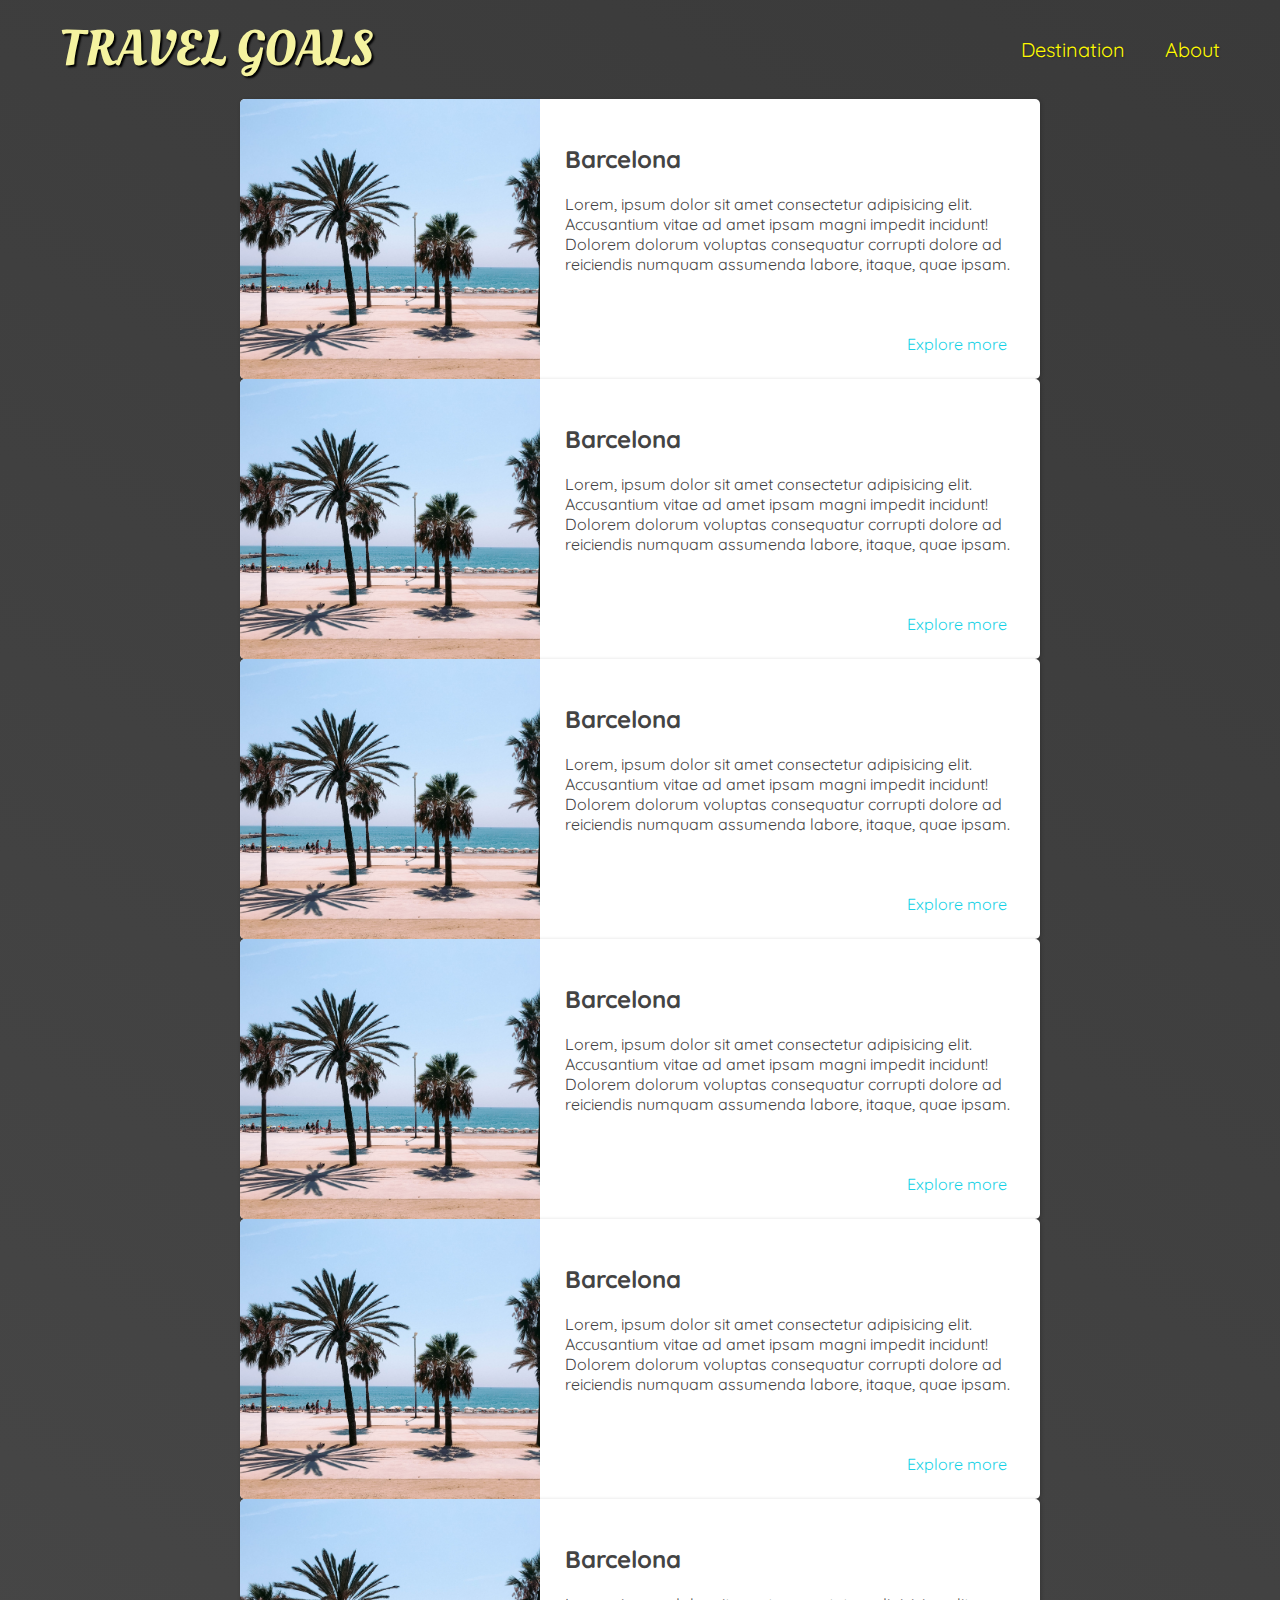
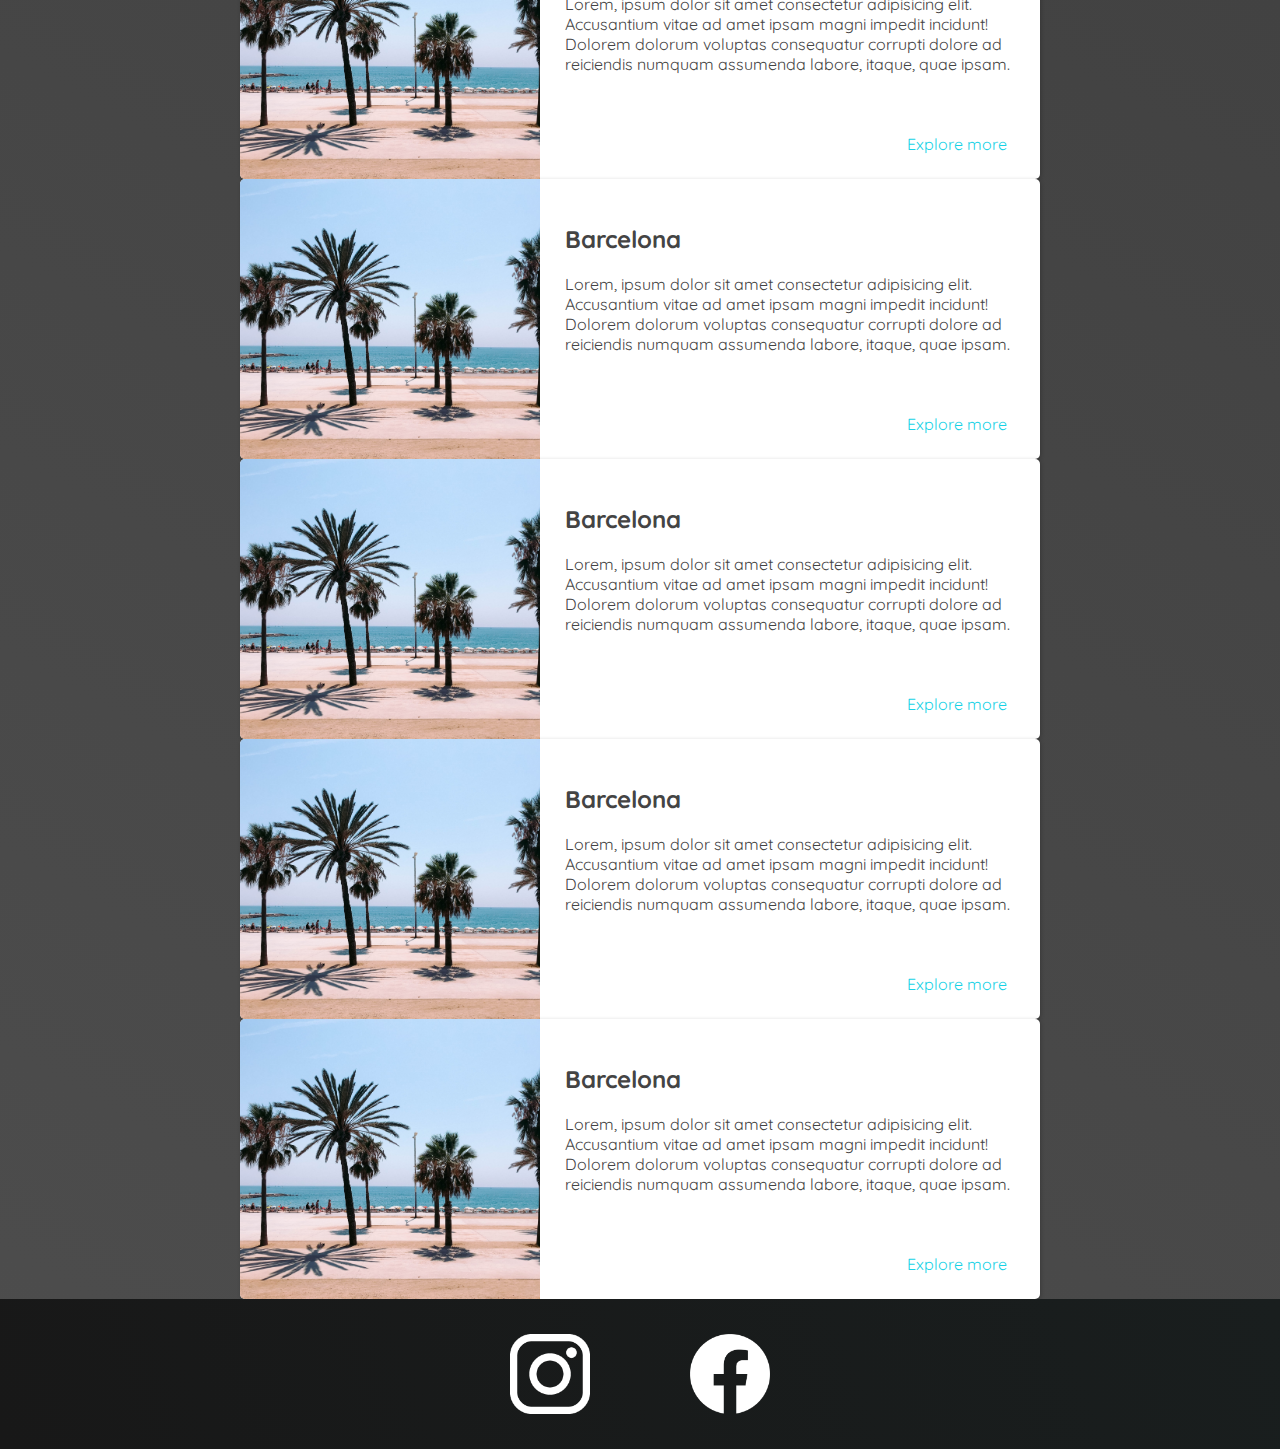
==== places.html @ 690a4ada "added some customization to the highlights" ====
<!DOCTYPE html>
<html lang="en">
  <head>
    <meta charset="UTF-8" />
    <meta name="viewport" content="width=device-width, initial-scale=1.0" />
    <link rel="stylesheet" href="/shared.css" />
    <link rel="stylesheet" href="/places.css" />
    <link
      href="https://fonts.googleapis.com/css2?family=Raleway:wght@700&family=Oleo+Script:wght@700&family=Quicksand:wght@300;500;700&display=swap"
      rel="stylesheet"
    />
    <link rel="preconnect" href="https://fonts.googleapis.com" />
    <title>Document</title>
  </head>
  <body>
    <header>
      <div id="page-logo">
        <a href="/index.html">Travel Goals</a>
      </div>
      <nav>
        <ul>
          <li><a href="/index.html">Destination</a></li>
          <li><a href="/places.html">About</a></li>
        </ul>
      </nav>
    </header>
    <main>
      <ul>
        <li>
          <img src="/images/places/barcelona.jpg" alt="City of Barcelona" />
          <div class="item-content">
            <div>
              <h2>Barcelona</h2>
              <p>
                Lorem, ipsum dolor sit amet consectetur adipisicing elit.
                Accusantium vitae ad amet ipsam magni impedit incidunt! Dolorem
                dolorum voluptas consequatur corrupti dolore ad reiciendis
                numquam assumenda labore, itaque, quae ipsam.
              </p>
            </div>
            <div class="actions">
              <a href="https://en.wikipedia.org/wiki/Barcelona">Explore more</a>
            </div>
          </div>
        </li>
        <li>
          <img src="/images/places/barcelona.jpg" alt="City of Barcelona" />
          <div class="item-content">
            <div>
              <h2>Barcelona</h2>
              <p>
                Lorem, ipsum dolor sit amet consectetur adipisicing elit.
                Accusantium vitae ad amet ipsam magni impedit incidunt! Dolorem
                dolorum voluptas consequatur corrupti dolore ad reiciendis
                numquam assumenda labore, itaque, quae ipsam.
              </p>
            </div>
            <div class="actions">
              <a href="https://en.wikipedia.org/wiki/Barcelona">Explore more</a>
            </div>
          </div>
        </li>
        <li>
          <img src="/images/places/barcelona.jpg" alt="City of Barcelona" />
          <div class="item-content">
            <div>
              <h2>Barcelona</h2>
              <p>
                Lorem, ipsum dolor sit amet consectetur adipisicing elit.
                Accusantium vitae ad amet ipsam magni impedit incidunt! Dolorem
                dolorum voluptas consequatur corrupti dolore ad reiciendis
                numquam assumenda labore, itaque, quae ipsam.
              </p>
            </div>
            <div class="actions">
              <a href="https://en.wikipedia.org/wiki/Barcelona">Explore more</a>
            </div>
          </div>
        </li>
        <li>
          <img src="/images/places/barcelona.jpg" alt="City of Barcelona" />
          <div class="item-content">
            <div>
              <h2>Barcelona</h2>
              <p>
                Lorem, ipsum dolor sit amet consectetur adipisicing elit.
                Accusantium vitae ad amet ipsam magni impedit incidunt! Dolorem
                dolorum voluptas consequatur corrupti dolore ad reiciendis
                numquam assumenda labore, itaque, quae ipsam.
              </p>
            </div>
            <div class="actions">
              <a href="https://en.wikipedia.org/wiki/Barcelona">Explore more</a>
            </div>
          </div>
        </li>
        <li>
          <img src="/images/places/barcelona.jpg" alt="City of Barcelona" />
          <div class="item-content">
            <div>
              <h2>Barcelona</h2>
              <p>
                Lorem, ipsum dolor sit amet consectetur adipisicing elit.
                Accusantium vitae ad amet ipsam magni impedit incidunt! Dolorem
                dolorum voluptas consequatur corrupti dolore ad reiciendis
                numquam assumenda labore, itaque, quae ipsam.
              </p>
            </div>
            <div class="actions">
              <a href="https://en.wikipedia.org/wiki/Barcelona">Explore more</a>
            </div>
          </div>
        </li>
        <li>
          <img src="/images/places/barcelona.jpg" alt="City of Barcelona" />
          <div class="item-content">
            <div>
              <h2>Barcelona</h2>
              <p>
                Lorem, ipsum dolor sit amet consectetur adipisicing elit.
                Accusantium vitae ad amet ipsam magni impedit incidunt! Dolorem
                dolorum voluptas consequatur corrupti dolore ad reiciendis
                numquam assumenda labore, itaque, quae ipsam.
              </p>
            </div>
            <div class="actions">
              <a href="https://en.wikipedia.org/wiki/Barcelona">Explore more</a>
            </div>
          </div>
        </li>
        <li>
          <img src="/images/places/barcelona.jpg" alt="City of Barcelona" />
          <div class="item-content">
            <div>
              <h2>Barcelona</h2>
              <p>
                Lorem, ipsum dolor sit amet consectetur adipisicing elit.
                Accusantium vitae ad amet ipsam magni impedit incidunt! Dolorem
                dolorum voluptas consequatur corrupti dolore ad reiciendis
                numquam assumenda labore, itaque, quae ipsam.
              </p>
            </div>
            <div class="actions">
              <a href="https://en.wikipedia.org/wiki/Barcelona">Explore more</a>
            </div>
          </div>
        </li>
        <li>
          <img src="/images/places/barcelona.jpg" alt="City of Barcelona" />
          <div class="item-content">
            <div>
              <h2>Barcelona</h2>
              <p>
                Lorem, ipsum dolor sit amet consectetur adipisicing elit.
                Accusantium vitae ad amet ipsam magni impedit incidunt! Dolorem
                dolorum voluptas consequatur corrupti dolore ad reiciendis
                numquam assumenda labore, itaque, quae ipsam.
              </p>
            </div>
            <div class="actions">
              <a href="https://en.wikipedia.org/wiki/Barcelona">Explore more</a>
            </div>
          </div>
        </li>
        <li>
          <img src="/images/places/barcelona.jpg" alt="City of Barcelona" />
          <div class="item-content">
            <div>
              <h2>Barcelona</h2>
              <p>
                Lorem, ipsum dolor sit amet consectetur adipisicing elit.
                Accusantium vitae ad amet ipsam magni impedit incidunt! Dolorem
                dolorum voluptas consequatur corrupti dolore ad reiciendis
                numquam assumenda labore, itaque, quae ipsam.
              </p>
            </div>
            <div class="actions">
              <a href="https://en.wikipedia.org/wiki/Barcelona">Explore more</a>
            </div>
          </div>
        </li>
        <li>
          <img src="/images/places/barcelona.jpg" alt="City of Barcelona" />
          <div class="item-content">
            <div>
              <h2>Barcelona</h2>
              <p>
                Lorem, ipsum dolor sit amet consectetur adipisicing elit.
                Accusantium vitae ad amet ipsam magni impedit incidunt! Dolorem
                dolorum voluptas consequatur corrupti dolore ad reiciendis
                numquam assumenda labore, itaque, quae ipsam.
              </p>
            </div>
            <div class="actions">
              <a href="https://en.wikipedia.org/wiki/Barcelona">Explore more</a>
            </div>
          </div>
        </li>
      </ul>
    </main>
    <footer>
      <ul>
        <li>
          <a href="https://www.instagram.com"
            ><img src="/images/icons/insta.png" alt="Instagram logo"
          /></a>
        </li>
        <li>
          <a href="https://www.facebook.com"
            ><img src="/images/icons/facebook.png" alt="Facebook logo" />
          </a>
        </li>
      </ul>
    </footer>
  </body>
</html>
---- shared.css ----
body {
  font-family: "Quicksand", sans-serif;
  margin: 0;
}

header {
  display: flex;
  justify-content: space-between;
  align-items: center;
  padding: 15px 50px;
  position: absolute;
  width: 100%;
  box-sizing: border-box;
  top: 0;
  left: 0;
}

ul {
  list-style: none;
  margin: 0;
  padding: 0;
}

header ul {
  display: flex;
}

header li {
  margin-left: 20px;
}

#page-logo a {
  padding: 10px;
  font-family: "Oleo Script", sans-serif;
  color: rgb(245, 243, 160);
  font-size: 50px;
  text-decoration: none;
  text-transform: uppercase;
  text-shadow: 2px 2px 2px rgb(0, 0, 0);
}

header a {
  color: rgb(255, 250, 0);
  text-decoration: none;
  font-size: 20px;
  padding: 10px;
  text-shadow: 1px 1px 2px rgba(0, 0, 0, 0.3);
  border-radius: 7px;
}

header a:hover {
  color: rgb(77, 77, 77);
  background-color: rgb(255, 250, 0);
}

footer {
  background: linear-gradient(70deg, rgb(24, 24, 24), rgb(25, 30, 30));
  padding: 35px 0;
}

footer ul {
  display: flex;
  justify-content: center;
  /* padding: 40px; */
}

footer li {
  width: 80px;
  height: 80px;
  margin: 0 50px;
}

footer img {
  width: 100%;
  height: 100%;
}
---- places.css ----
body {
  background: linear-gradient(30deg, rgb(77, 77, 77), rgb(58, 58, 58));
  color: rgb(68, 68, 68);
}

header {
  position: static;
}

main ul {
  width: 800px;
  margin: 0 auto;
}

main li {
  display: flex;
  background-color: white;
  box-shadow: 1px 1px 4px rgba(0, 0, 0, 0.2);
  border-radius: 5px;
  overflow: hidden;
}

main li img {
  width: 300px;
  height: 280px;
  object-fit: cover;
}

.item-content {
  padding: 25px;
  display: flex;
  flex-direction: column;
  justify-content: space-between;
}

.actions {
  text-align: right;
}

.actions a {
  text-decoration: none;
  color: rgb(22, 210, 230);
  padding: 8px;
  border-radius: 5px;
}

.actions a:hover {
  background-color: rgb(235, 255, 255);
}
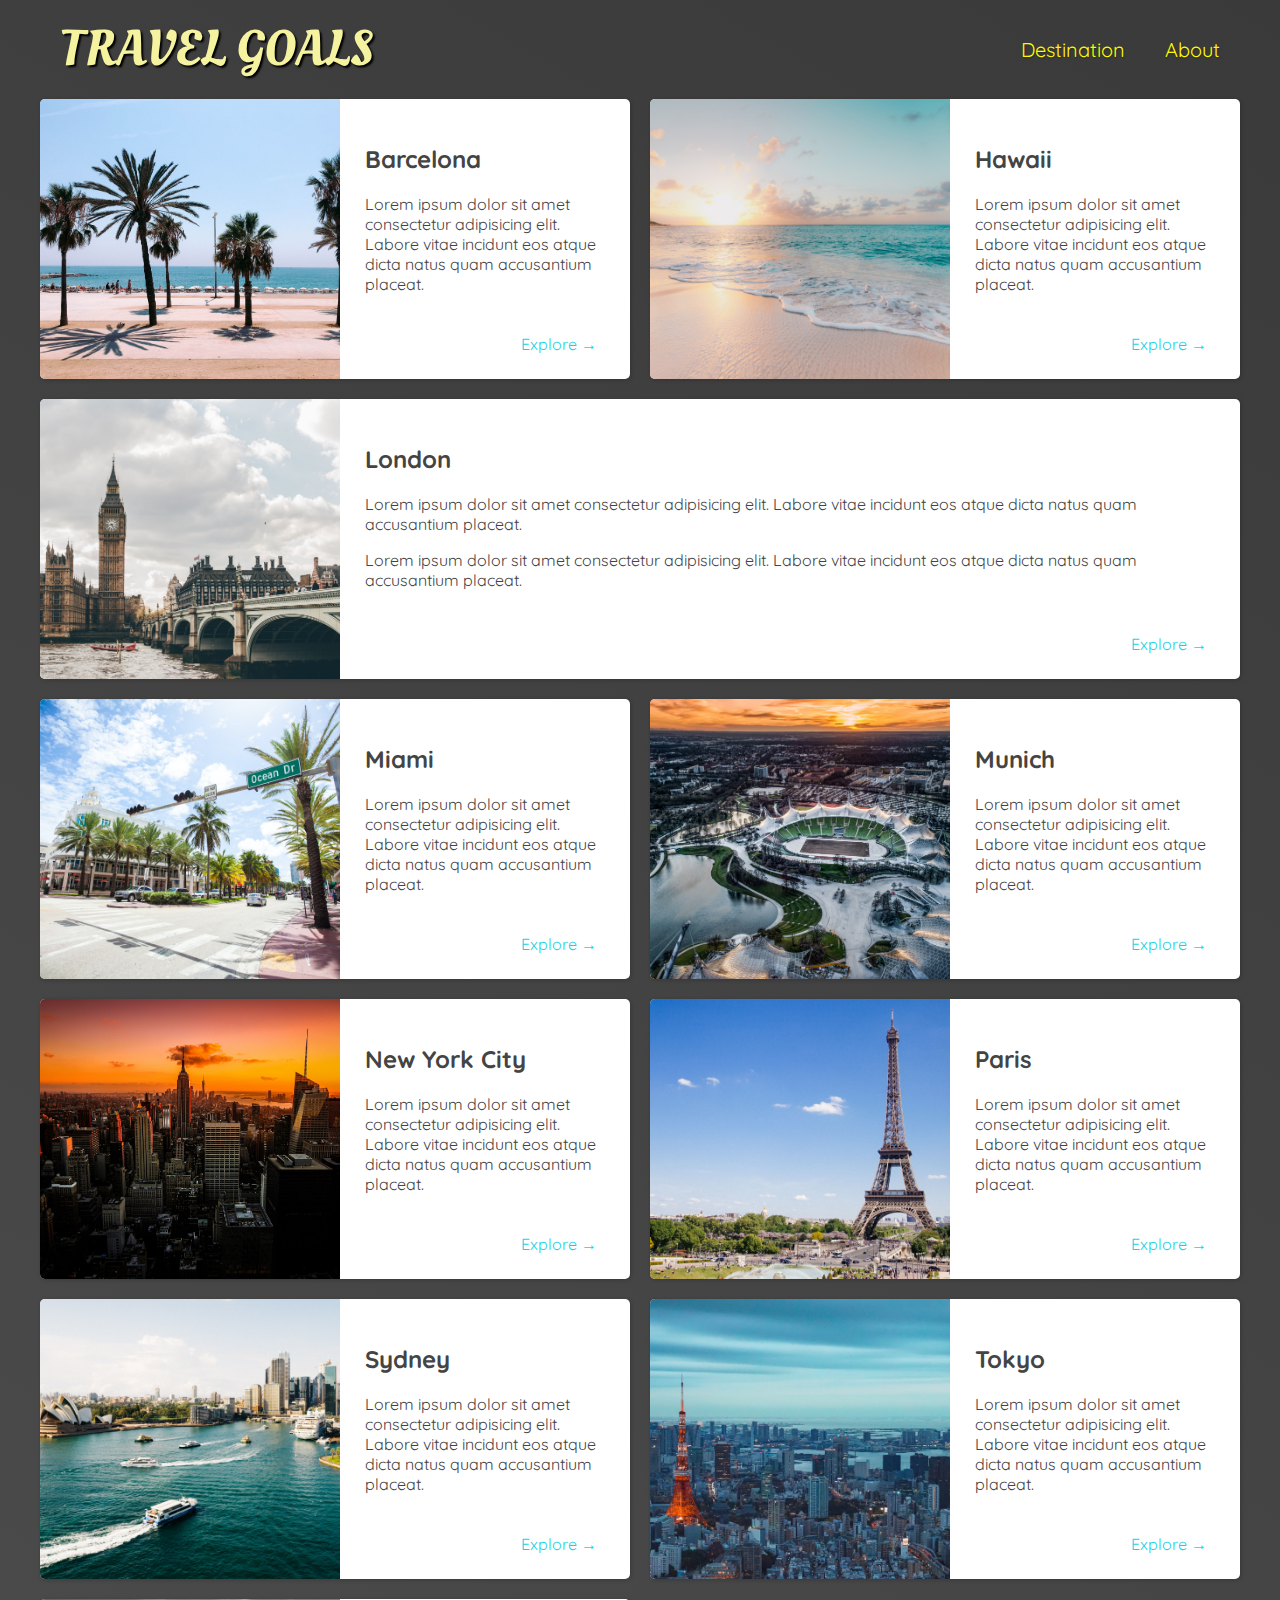
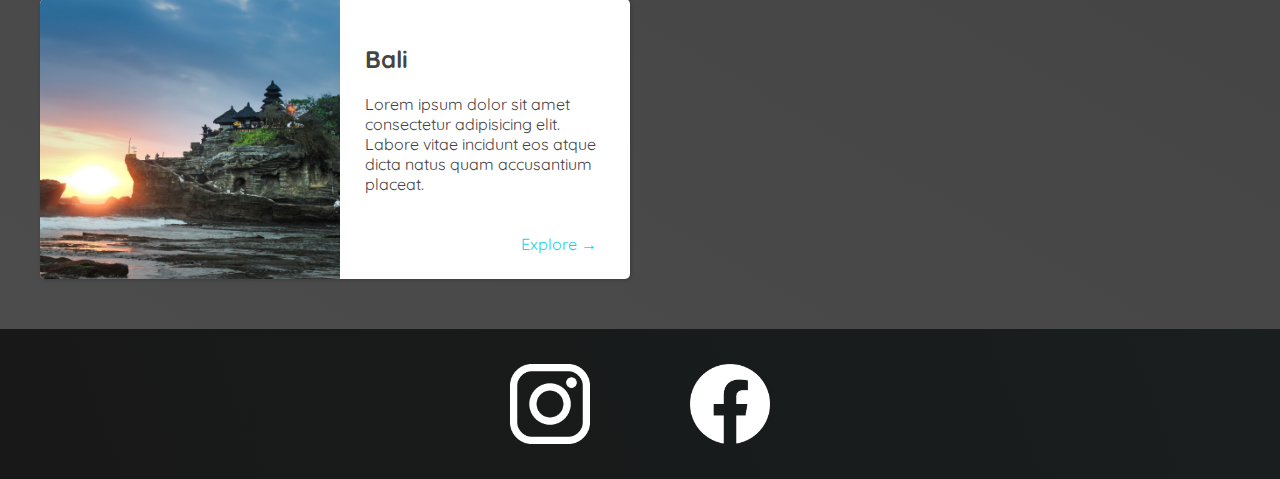
==== commit 64a3782f: "did some changes to places with grid" ====
--- a/places.html
+++ b/places.html
@@ -27,172 +27,158 @@
     <main>
       <ul>
         <li>
-          <img src="/images/places/barcelona.jpg" alt="City of Barcelona" />
+          <img src="images/places/barcelona.jpg" alt="City of Barcelona" />
           <div class="item-content">
             <div>
               <h2>Barcelona</h2>
               <p>
-                Lorem, ipsum dolor sit amet consectetur adipisicing elit.
-                Accusantium vitae ad amet ipsam magni impedit incidunt! Dolorem
-                dolorum voluptas consequatur corrupti dolore ad reiciendis
-                numquam assumenda labore, itaque, quae ipsam.
-              </p>
-            </div>
-            <div class="actions">
-              <a href="https://en.wikipedia.org/wiki/Barcelona">Explore more</a>
-            </div>
-          </div>
-        </li>
-        <li>
-          <img src="/images/places/barcelona.jpg" alt="City of Barcelona" />
-          <div class="item-content">
-            <div>
-              <h2>Barcelona</h2>
-              <p>
-                Lorem, ipsum dolor sit amet consectetur adipisicing elit.
-                Accusantium vitae ad amet ipsam magni impedit incidunt! Dolorem
-                dolorum voluptas consequatur corrupti dolore ad reiciendis
-                numquam assumenda labore, itaque, quae ipsam.
-              </p>
-            </div>
-            <div class="actions">
-              <a href="https://en.wikipedia.org/wiki/Barcelona">Explore more</a>
-            </div>
-          </div>
-        </li>
-        <li>
-          <img src="/images/places/barcelona.jpg" alt="City of Barcelona" />
-          <div class="item-content">
-            <div>
-              <h2>Barcelona</h2>
-              <p>
-                Lorem, ipsum dolor sit amet consectetur adipisicing elit.
-                Accusantium vitae ad amet ipsam magni impedit incidunt! Dolorem
-                dolorum voluptas consequatur corrupti dolore ad reiciendis
-                numquam assumenda labore, itaque, quae ipsam.
-              </p>
-            </div>
-            <div class="actions">
-              <a href="https://en.wikipedia.org/wiki/Barcelona">Explore more</a>
-            </div>
-          </div>
-        </li>
-        <li>
-          <img src="/images/places/barcelona.jpg" alt="City of Barcelona" />
-          <div class="item-content">
-            <div>
-              <h2>Barcelona</h2>
-              <p>
-                Lorem, ipsum dolor sit amet consectetur adipisicing elit.
-                Accusantium vitae ad amet ipsam magni impedit incidunt! Dolorem
-                dolorum voluptas consequatur corrupti dolore ad reiciendis
-                numquam assumenda labore, itaque, quae ipsam.
-              </p>
-            </div>
-            <div class="actions">
-              <a href="https://en.wikipedia.org/wiki/Barcelona">Explore more</a>
-            </div>
-          </div>
-        </li>
-        <li>
-          <img src="/images/places/barcelona.jpg" alt="City of Barcelona" />
-          <div class="item-content">
-            <div>
-              <h2>Barcelona</h2>
-              <p>
-                Lorem, ipsum dolor sit amet consectetur adipisicing elit.
-                Accusantium vitae ad amet ipsam magni impedit incidunt! Dolorem
-                dolorum voluptas consequatur corrupti dolore ad reiciendis
-                numquam assumenda labore, itaque, quae ipsam.
-              </p>
-            </div>
-            <div class="actions">
-              <a href="https://en.wikipedia.org/wiki/Barcelona">Explore more</a>
-            </div>
-          </div>
-        </li>
-        <li>
-          <img src="/images/places/barcelona.jpg" alt="City of Barcelona" />
-          <div class="item-content">
-            <div>
-              <h2>Barcelona</h2>
-              <p>
-                Lorem, ipsum dolor sit amet consectetur adipisicing elit.
-                Accusantium vitae ad amet ipsam magni impedit incidunt! Dolorem
-                dolorum voluptas consequatur corrupti dolore ad reiciendis
-                numquam assumenda labore, itaque, quae ipsam.
-              </p>
-            </div>
-            <div class="actions">
-              <a href="https://en.wikipedia.org/wiki/Barcelona">Explore more</a>
-            </div>
-          </div>
-        </li>
-        <li>
-          <img src="/images/places/barcelona.jpg" alt="City of Barcelona" />
-          <div class="item-content">
-            <div>
-              <h2>Barcelona</h2>
-              <p>
-                Lorem, ipsum dolor sit amet consectetur adipisicing elit.
-                Accusantium vitae ad amet ipsam magni impedit incidunt! Dolorem
-                dolorum voluptas consequatur corrupti dolore ad reiciendis
-                numquam assumenda labore, itaque, quae ipsam.
-              </p>
-            </div>
-            <div class="actions">
-              <a href="https://en.wikipedia.org/wiki/Barcelona">Explore more</a>
-            </div>
-          </div>
-        </li>
-        <li>
-          <img src="/images/places/barcelona.jpg" alt="City of Barcelona" />
-          <div class="item-content">
-            <div>
-              <h2>Barcelona</h2>
-              <p>
-                Lorem, ipsum dolor sit amet consectetur adipisicing elit.
-                Accusantium vitae ad amet ipsam magni impedit incidunt! Dolorem
-                dolorum voluptas consequatur corrupti dolore ad reiciendis
-                numquam assumenda labore, itaque, quae ipsam.
-              </p>
-            </div>
-            <div class="actions">
-              <a href="https://en.wikipedia.org/wiki/Barcelona">Explore more</a>
-            </div>
-          </div>
-        </li>
-        <li>
-          <img src="/images/places/barcelona.jpg" alt="City of Barcelona" />
-          <div class="item-content">
-            <div>
-              <h2>Barcelona</h2>
-              <p>
-                Lorem, ipsum dolor sit amet consectetur adipisicing elit.
-                Accusantium vitae ad amet ipsam magni impedit incidunt! Dolorem
-                dolorum voluptas consequatur corrupti dolore ad reiciendis
-                numquam assumenda labore, itaque, quae ipsam.
-              </p>
-            </div>
-            <div class="actions">
-              <a href="https://en.wikipedia.org/wiki/Barcelona">Explore more</a>
-            </div>
-          </div>
-        </li>
-        <li>
-          <img src="/images/places/barcelona.jpg" alt="City of Barcelona" />
-          <div class="item-content">
-            <div>
-              <h2>Barcelona</h2>
-              <p>
-                Lorem, ipsum dolor sit amet consectetur adipisicing elit.
-                Accusantium vitae ad amet ipsam magni impedit incidunt! Dolorem
-                dolorum voluptas consequatur corrupti dolore ad reiciendis
-                numquam assumenda labore, itaque, quae ipsam.
-              </p>
-            </div>
-            <div class="actions">
-              <a href="https://en.wikipedia.org/wiki/Barcelona">Explore more</a>
+                Lorem ipsum dolor sit amet consectetur adipisicing elit. Labore
+                vitae incidunt eos atque dicta natus quam accusantium placeat.
+              </p>
+            </div>
+            <div class="actions">
+              <a href="https://en.wikipedia.org/wiki/Barcelona">Explore &#x2192</a>
+            </div>
+          </div>
+        </li>
+        <li>
+          <img src="images/places/hawaii.jpg" alt="Hawaii beach" />
+          <div class="item-content">
+            <div>
+              <h2>Hawaii</h2>
+              <p>
+                Lorem ipsum dolor sit amet consectetur adipisicing elit. Labore
+                vitae incidunt eos atque dicta natus quam accusantium placeat.
+              </p>
+            </div>
+            <div class="actions">
+              <a href="hhttps://en.wikipedia.org/wiki/Hawaii">Explore &#x2192</a>
+            </div>
+          </div>
+        </li>
+        <li>
+          <img src="images/places/london.jpg" alt="London city" />
+          <div class="item-content">
+            <div>
+              <h2>London</h2>
+              <p>
+                Lorem ipsum dolor sit amet consectetur adipisicing elit. Labore
+                vitae incidunt eos atque dicta natus quam accusantium placeat.
+              </p>
+              <p>
+                Lorem ipsum dolor sit amet consectetur adipisicing elit. Labore
+                vitae incidunt eos atque dicta natus quam accusantium placeat.
+              </p>
+            </div>
+            <div class="actions">
+              <a href="https://en.wikipedia.org/wiki/London">Explore &#x2192</a>
+            </div>
+          </div>
+        </li>
+        <li>
+          <img src="images/places/miami.jpg" alt="Miami streets" />
+          <div class="item-content">
+            <div>
+              <h2>Miami</h2>
+              <p>
+                Lorem ipsum dolor sit amet consectetur adipisicing elit. Labore
+                vitae incidunt eos atque dicta natus quam accusantium placeat.
+              </p>
+            </div>
+            <div class="actions">
+              <a href="https://en.wikipedia.org/wiki/Miami">Explore &#x2192</a>
+            </div>
+          </div>
+        </li>
+        <li>
+          <img src="images/places/munich.jpg" alt="Munich football stadium" />
+          <div class="item-content">
+            <div>
+              <h2>Munich</h2>
+              <p>
+                Lorem ipsum dolor sit amet consectetur adipisicing elit. Labore
+                vitae incidunt eos atque dicta natus quam accusantium placeat.
+              </p>
+            </div>
+            <div class="actions">
+              <a href="https://en.wikipedia.org/wiki/Munich">Explore &#x2192</a>
+            </div>
+          </div>
+        </li>
+        <li>
+          <img src="images/places/new-york-city.jpg" alt="New York City skyline" />
+          <div class="item-content">
+            <div>
+              <h2>New York City</h2>
+              <p>
+                Lorem ipsum dolor sit amet consectetur adipisicing elit. Labore
+                vitae incidunt eos atque dicta natus quam accusantium placeat.
+              </p>
+            </div>
+            <div class="actions">
+              <a href="https://en.wikipedia.org/wiki/New_York_City"
+                >Explore &#x2192</a
+              >
+            </div>
+          </div>
+        </li>
+        <li>
+          <img src="images/places/paris.jpg" alt="Paris city" />
+          <div class="item-content">
+            <div>
+              <h2>Paris</h2>
+              <p>
+                Lorem ipsum dolor sit amet consectetur adipisicing elit. Labore
+                vitae incidunt eos atque dicta natus quam accusantium placeat.
+              </p>
+            </div>
+            <div class="actions">
+              <a href="https://en.wikipedia.org/wiki/Paris">Explore &#x2192</a>
+            </div>
+          </div>
+        </li>
+        <li>
+          <img src="images/places/sydney.jpg" alt="Sydney beach" />
+          <div class="item-content">
+            <div>
+              <h2>Sydney</h2>
+              <p>
+                Lorem ipsum dolor sit amet consectetur adipisicing elit. Labore
+                vitae incidunt eos atque dicta natus quam accusantium placeat.
+              </p>
+            </div>
+            <div class="actions">
+              <a href="https://en.wikipedia.org/wiki/Sydney">Explore &#x2192</a>
+            </div>
+          </div>
+        </li>
+        <li>
+          <img src="images/places/tokyo.jpg" alt="Tokyo skyline" />
+          <div class="item-content">
+            <div>
+              <h2>Tokyo</h2>
+              <p>
+                Lorem ipsum dolor sit amet consectetur adipisicing elit. Labore
+                vitae incidunt eos atque dicta natus quam accusantium placeat.
+              </p>
+            </div>
+            <div class="actions">
+              <a href="https://en.wikipedia.org/wiki/Tokyo">Explore &#x2192</a>
+            </div>
+          </div>
+        </li>
+        <li>
+          <img src="images/places/bali.jpg" alt="Bali beach" />
+          <div class="item-content">
+            <div>
+              <h2>Bali</h2>
+              <p>
+                Lorem ipsum dolor sit amet consectetur adipisicing elit. Labore
+                vitae incidunt eos atque dicta natus quam accusantium placeat.
+              </p>
+            </div>
+            <div class="actions">
+              <a href="https://en.wikipedia.org/wiki/Bali">Explore &#x2192</a>
             </div>
           </div>
         </li>
--- a/places.css
+++ b/places.css
@@ -8,8 +8,11 @@
 }
 
 main ul {
-  width: 800px;
-  margin: 0 auto;
+  width: 1200px;
+  margin: 0 auto 50px auto;
+  display: grid;
+  grid-template-columns: 1fr 1fr;
+  gap: 20px 20px;
 }
 
 main li {
@@ -18,6 +21,10 @@
   box-shadow: 1px 1px 4px rgba(0, 0, 0, 0.2);
   border-radius: 5px;
   overflow: hidden;
+}
+
+main li:nth-of-type(3) {
+  grid-column: 1 / span 2;
 }
 
 main li img {
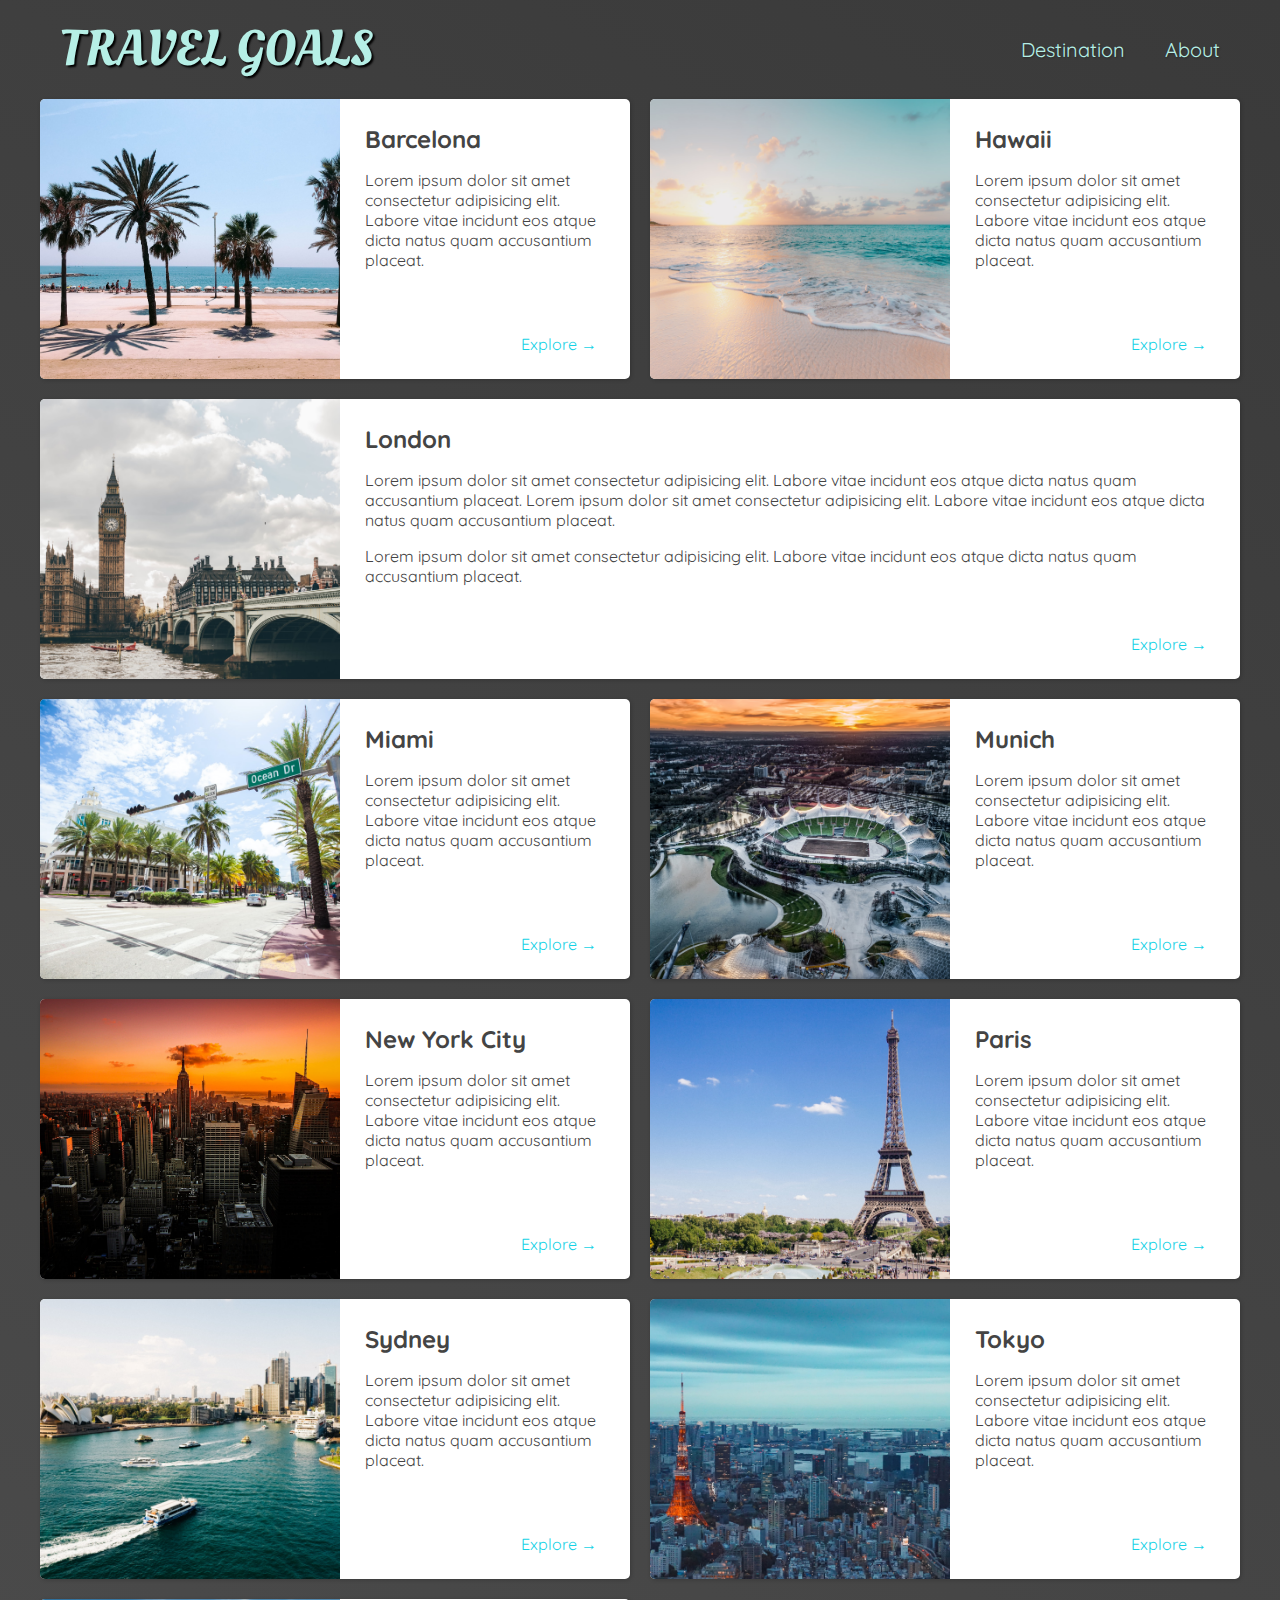
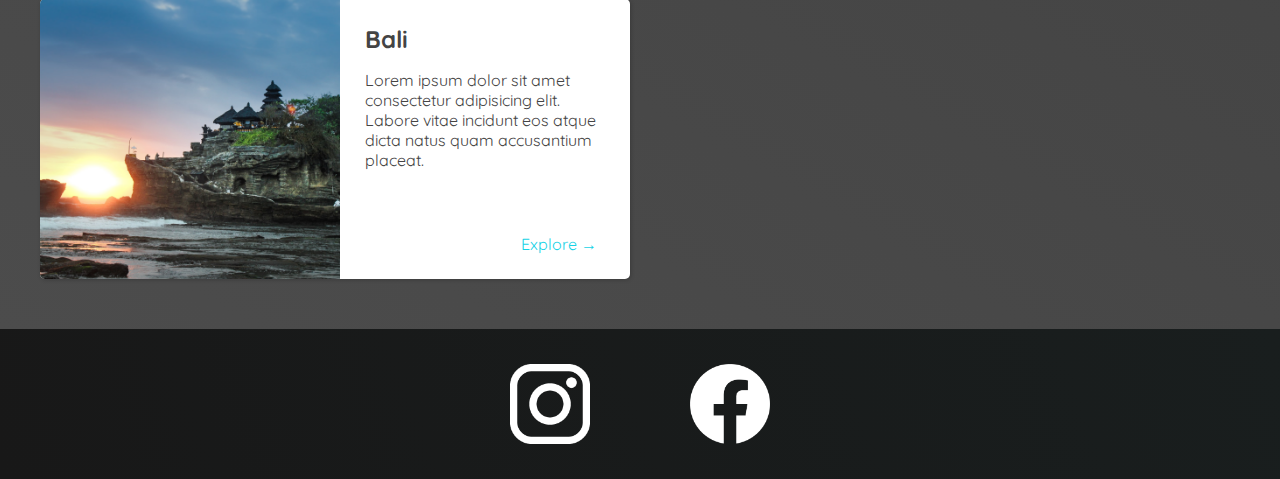
==== commit 243d4ddf: "FINISHED" ====
--- a/places.html
+++ b/places.html
@@ -63,6 +63,7 @@
               <h2>London</h2>
               <p>
                 Lorem ipsum dolor sit amet consectetur adipisicing elit. Labore
+                vitae incidunt eos atque dicta natus quam accusantium placeat. Lorem ipsum dolor sit amet consectetur adipisicing elit. Labore
                 vitae incidunt eos atque dicta natus quam accusantium placeat.
               </p>
               <p>
--- a/shared.css
+++ b/shared.css
@@ -48,7 +48,7 @@
   border-radius: 7px;
 }
 
-header a:hover {
+header nav a:hover {
   color: rgb(77, 77, 77);
   background-color: rgb(255, 250, 0);
 }
--- a/places.css
+++ b/places.css
@@ -3,8 +3,21 @@
   color: rgb(68, 68, 68);
 }
 
+#page-logo a {
+  color: rgb(182, 239, 230);
+}
+
+header a {
+  color: rgb(182, 239, 230);
+}
+
 header {
   position: static;
+}
+
+header nav a:hover {
+  background-color: rgb(182, 239, 230);
+  color: rgb(59, 59, 59);
 }
 
 main ul {
@@ -40,6 +53,10 @@
   justify-content: space-between;
 }
 
+.item-content h2 {
+  margin: 0;
+}
+
 .actions {
   text-align: right;
 }
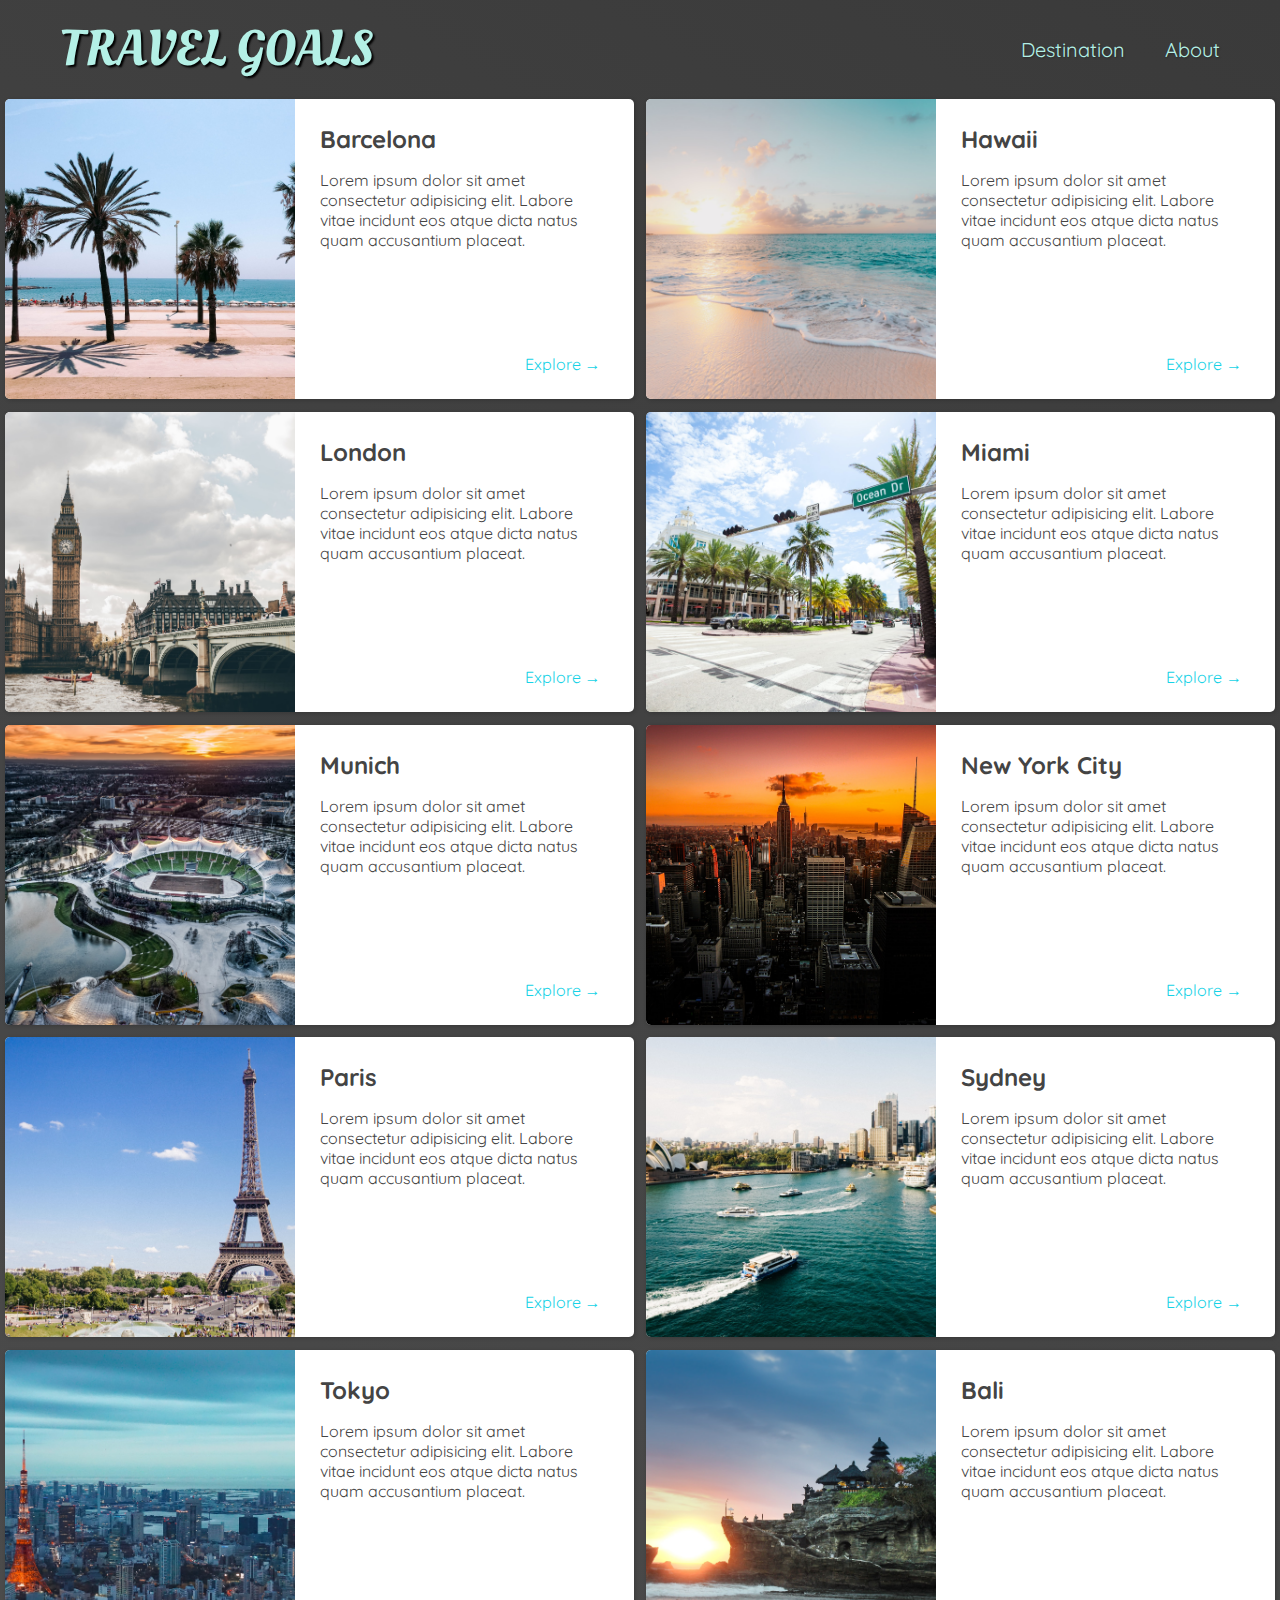
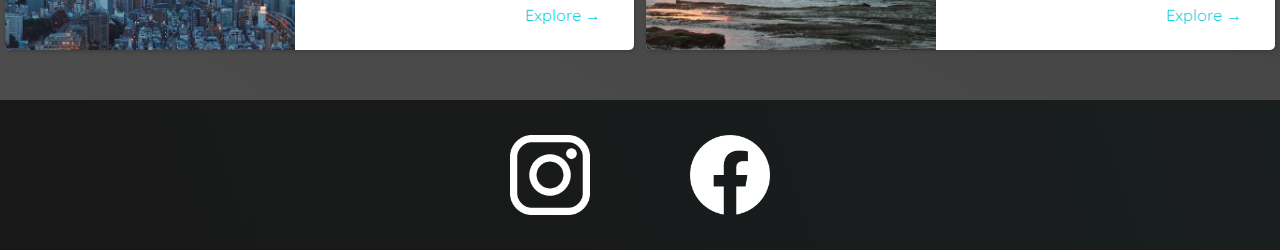
==== commit 067f3bf2: "made the grid responsive" ====
--- a/places.html
+++ b/places.html
@@ -61,11 +61,6 @@
           <div class="item-content">
             <div>
               <h2>London</h2>
-              <p>
-                Lorem ipsum dolor sit amet consectetur adipisicing elit. Labore
-                vitae incidunt eos atque dicta natus quam accusantium placeat. Lorem ipsum dolor sit amet consectetur adipisicing elit. Labore
-                vitae incidunt eos atque dicta natus quam accusantium placeat.
-              </p>
               <p>
                 Lorem ipsum dolor sit amet consectetur adipisicing elit. Labore
                 vitae incidunt eos atque dicta natus quam accusantium placeat.
--- a/places.css
+++ b/places.css
@@ -4,11 +4,11 @@
 }
 
 #page-logo a {
-  color: rgb(182, 239, 230);
+  color: rgb(180, 240, 230);
 }
 
 header a {
-  color: rgb(182, 239, 230);
+  color: rgb(180, 240, 230);
 }
 
 header {
@@ -16,16 +16,20 @@
 }
 
 header nav a:hover {
-  background-color: rgb(182, 239, 230);
+  background-color: var(--color-blue-100);
   color: rgb(59, 59, 59);
 }
 
 main ul {
-  width: 1200px;
-  margin: 0 auto 50px auto;
+  --auto-grid-min-size: 30rem;
+  /* width: 1560px; */
+  margin: 0 5px 50px 5px;
   display: grid;
-  grid-template-columns: 1fr 1fr;
-  gap: 20px 20px;
+  grid-template-columns: repeat(
+    auto-fill,
+    minmax(var(--auto-grid-min-size), 1fr)
+  );
+  grid-gap: 0.8rem;
 }
 
 main li {
@@ -36,13 +40,13 @@
   overflow: hidden;
 }
 
-main li:nth-of-type(3) {
+/* main li:nth-of-type(3) {
   grid-column: 1 / span 2;
-}
+} */
 
 main li img {
-  width: 300px;
-  height: 280px;
+  width: 290px;
+  height: 300px;
   object-fit: cover;
 }
 
